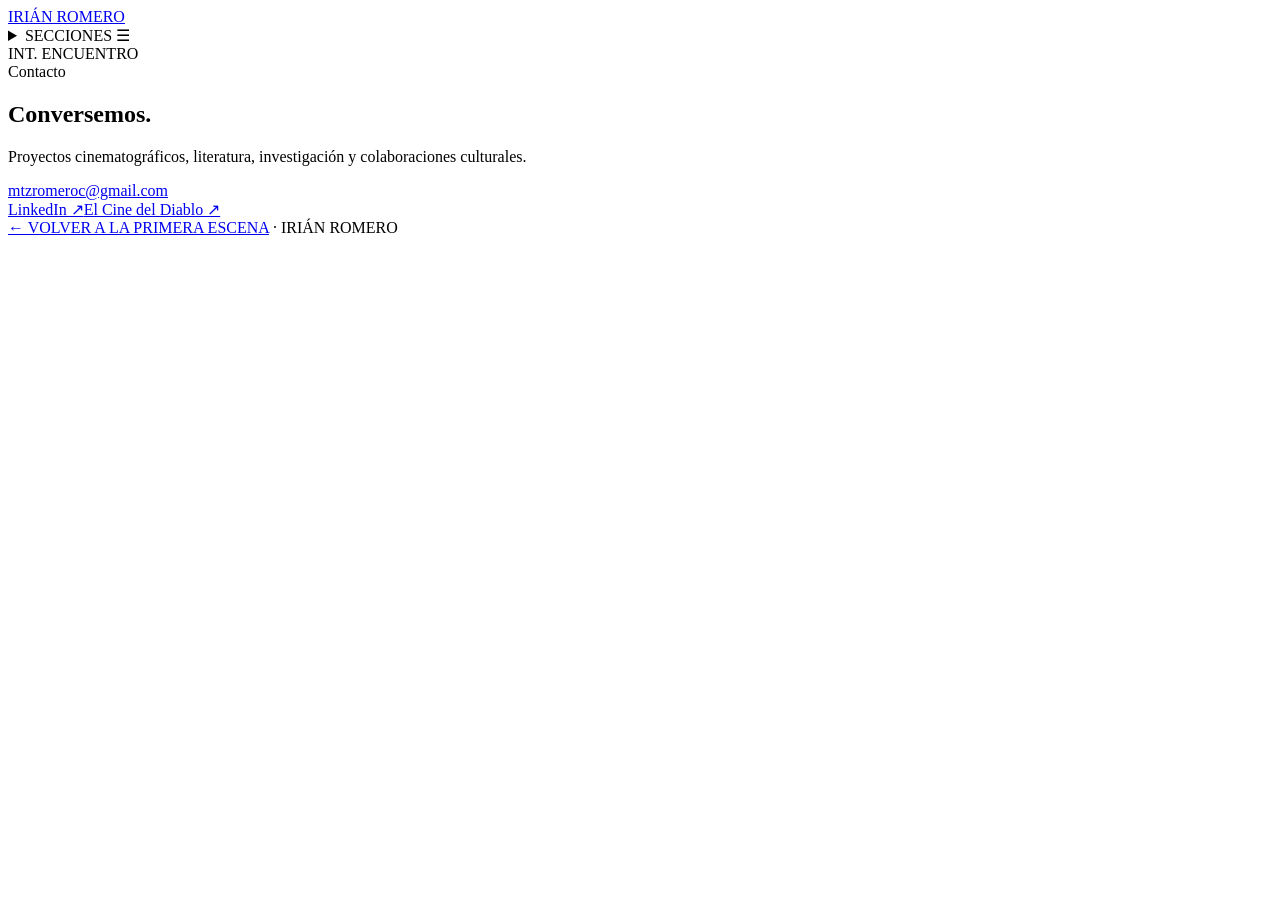
==== contacto.html @ 1a40e765 "Add files via upload" ====
<!doctype html><html lang="es"><head><meta charset="utf-8"><meta name="viewport" content="width=device-width,initial-scale=1"><meta name="theme-color" content="#030705"><meta name="description" content="Portafolio artístico y audiovisual de Irián Romero: cine, literatura, proyectos y trayectoria."><title>Contacto | Irián Romero</title><link rel="stylesheet" href="site.css"></head><body><nav class="site-nav" aria-label="Navegación principal"><a class="site-brand" href="index.html">IRIÁN ROMERO</a><details><summary>SECCIONES <span aria-hidden="true">☰</span></summary><div class="site-menu"><a href="index.html">INICIO</a><a href="biografia.html">BIOGRAFÍA</a><a href="filmografia.html">FILMOGRAFÍA</a><a href="fotografia.html">FOTOGRAFÍA Y EXPERIMENTACIÓN VISUAL</a><a href="escritura.html">ESCRITURA</a><a href="poetica.html">POÉTICA</a><a href="trayectoria.html">TRAYECTORIA</a><a href="youtube.html">YOUTUBE</a><a href="productora.html">PRODUCTORA</a><a href="contacto.html">CONTACTO</a></div></details></nav><main class="page-shell"><div class="scene">INT. ENCUENTRO</div>
<section class="section contact" id="contacto"><div class="wrap"><div class="section-label">Contacto</div><h2>Conversemos.</h2><p>Proyectos cinematográficos, literatura, investigación y colaboraciones culturales.</p><a class="email" href="mailto:mtzromeroc@gmail.com">mtzromeroc@gmail.com</a><div class="social"><a href="https://www.linkedin.com/in/christian-i-romero-82272a2a6" rel="noopener noreferrer" target="_blank">LinkedIn ↗</a><a href="https://www.youtube.com/@ElCinedelDiablo" rel="noopener noreferrer" target="_blank">El Cine del Diablo ↗</a></div></div></section></main><footer class="footer"><a href="index.html">← VOLVER A LA PRIMERA ESCENA</a> · IRIÁN ROMERO</footer></body></html>
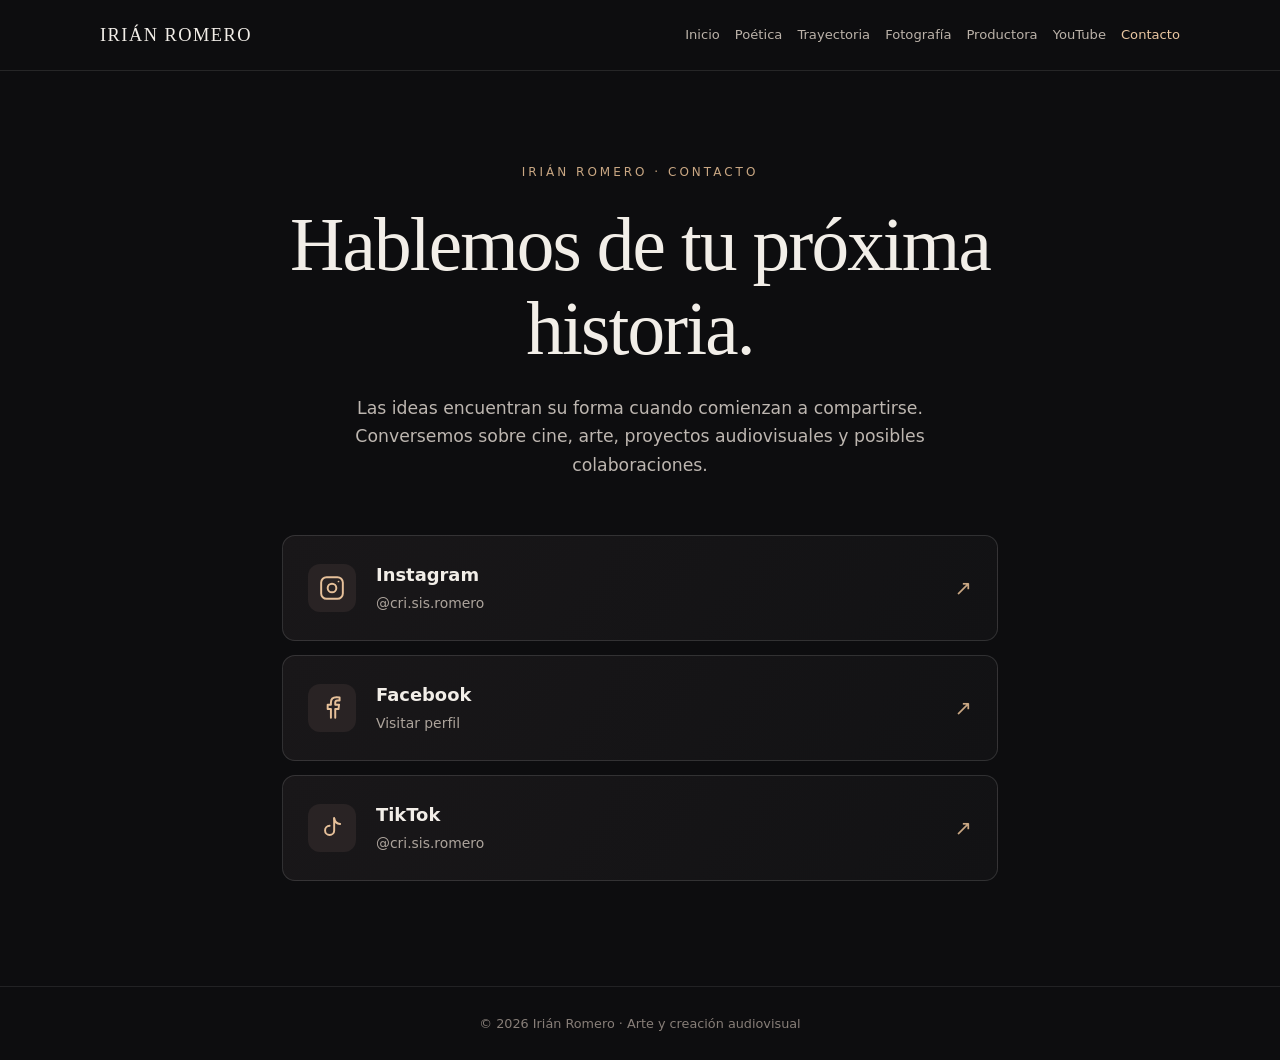
==== commit 6db7bd1c: "Add files via upload" ====
--- a/contacto.html
+++ b/contacto.html
@@ -1,2 +1,11 @@
-<!doctype html><html lang="es"><head><meta charset="utf-8"><meta name="viewport" content="width=device-width,initial-scale=1"><meta name="theme-color" content="#030705"><meta name="description" content="Portafolio artístico y audiovisual de Irián Romero: cine, literatura, proyectos y trayectoria."><title>Contacto | Irián Romero</title><link rel="stylesheet" href="site.css"></head><body><nav class="site-nav" aria-label="Navegación principal"><a class="site-brand" href="index.html">IRIÁN ROMERO</a><details><summary>SECCIONES <span aria-hidden="true">☰</span></summary><div class="site-menu"><a href="index.html">INICIO</a><a href="biografia.html">BIOGRAFÍA</a><a href="filmografia.html">FILMOGRAFÍA</a><a href="fotografia.html">FOTOGRAFÍA Y EXPERIMENTACIÓN VISUAL</a><a href="escritura.html">ESCRITURA</a><a href="poetica.html">POÉTICA</a><a href="trayectoria.html">TRAYECTORIA</a><a href="youtube.html">YOUTUBE</a><a href="productora.html">PRODUCTORA</a><a href="contacto.html">CONTACTO</a></div></details></nav><main class="page-shell"><div class="scene">INT. ENCUENTRO</div>
-<section class="section contact" id="contacto"><div class="wrap"><div class="section-label">Contacto</div><h2>Conversemos.</h2><p>Proyectos cinematográficos, literatura, investigación y colaboraciones culturales.</p><a class="email" href="mailto:mtzromeroc@gmail.com">mtzromeroc@gmail.com</a><div class="social"><a href="https://www.linkedin.com/in/christian-i-romero-82272a2a6" rel="noopener noreferrer" target="_blank">LinkedIn ↗</a><a href="https://www.youtube.com/@ElCinedelDiablo" rel="noopener noreferrer" target="_blank">El Cine del Diablo ↗</a></div></div></section></main><footer class="footer"><a href="index.html">← VOLVER A LA PRIMERA ESCENA</a> · IRIÁN ROMERO</footer></body></html>+<!doctype html>
+<html lang="es"><head><meta charset="utf-8"><meta name="viewport" content="width=device-width,initial-scale=1"><meta name="theme-color" content="#0d0d0f"><title>Contacto | Irián Romero</title><style>
+:root{color-scheme:dark}*{box-sizing:border-box}body{margin:0;background:#0d0d0f;color:#f2eee8;font-family:system-ui,-apple-system,'Segoe UI',sans-serif;line-height:1.65}a{color:inherit}header{border-bottom:1px solid #ffffff1a;padding:20px max(20px,calc((100vw - 1080px)/2));display:flex;align-items:center;justify-content:space-between;gap:20px;flex-wrap:wrap}.brand{font-family:Georgia,serif;font-size:1.15rem;text-decoration:none;letter-spacing:.08em}nav{display:flex;gap:15px;flex-wrap:wrap;font-size:.82rem}nav a{text-decoration:none;color:#bbb2a9}nav a:hover,nav a[aria-current]{color:#e9c6a1}main{max-width:760px;margin:auto;padding:92px 22px 105px;text-align:center}.eyebrow{color:#c9a783;font-size:.75rem;letter-spacing:.25em;text-transform:uppercase}h1{font-family:Georgia,'Times New Roman',serif;font-size:clamp(2.5rem,7vw,4.7rem);line-height:1.12;font-weight:400;letter-spacing:-.025em;margin:20px 0 22px}.lead{color:#bdb6b0;font-size:1.08rem;max-width:570px;margin:0 auto 56px}.socials{display:grid;gap:14px;text-align:left}.social{display:flex;align-items:center;gap:20px;padding:24px 25px;border:1px solid #ffffff20;border-radius:13px;text-decoration:none;background:linear-gradient(120deg,#191719,#121214);transition:border-color .2s,transform .2s}.social:hover,.social:focus-visible{border-color:#c9a783;transform:translateY(-2px)}.symbol{width:48px;height:48px;flex:none;border-radius:12px;background:#292324;display:grid;place-items:center;color:#e7c19a}.symbol svg{width:26px;height:26px;fill:none;stroke:currentColor;stroke-width:1.8;stroke-linecap:round;stroke-linejoin:round}.social strong{display:block;font-size:1.12rem;font-weight:550}.social small{color:#ada49c;font-size:.87rem}.arrow{margin-left:auto;color:#c9a783;font-size:1.3rem}footer{text-align:center;color:#877e78;border-top:1px solid #ffffff16;padding:26px;font-size:.8rem}@media(max-width:540px){main{padding:65px 20px 80px}.social{padding:19px 16px;gap:14px}.symbol{width:42px;height:42px}.social small{font-size:.78rem}}
+</style></head><body>
+<header><a class="brand" href="index.html">IRIÁN ROMERO</a><nav aria-label="Navegación principal"><a href="index.html">Inicio</a><a href="poetica.html">Poética</a><a href="trayectoria.html">Trayectoria</a><a href="fotografia.html">Fotografía</a><a href="productora.html">Productora</a><a href="youtube.html">YouTube</a><a href="contacto.html" aria-current="page">Contacto</a></nav></header>
+<main><div class="eyebrow">Irián Romero · Contacto</div><h1>Hablemos de tu próxima historia.</h1><p class="lead">Las ideas encuentran su forma cuando comienzan a compartirse. Conversemos sobre cine, arte, proyectos audiovisuales y posibles colaboraciones.</p>
+<section class="socials" aria-label="Redes sociales">
+<a class="social" href="https://www.instagram.com/cri.sis.romero/" target="_blank" rel="noopener noreferrer"><span class="symbol"><svg viewBox="0 0 24 24" aria-hidden="true"><rect x="2" y="2" width="20" height="20" rx="5"/><circle cx="12" cy="12" r="4"/><circle cx="18" cy="6" r=".8" fill="currentColor" stroke="none"/></svg></span><span><strong>Instagram</strong><small>@cri.sis.romero</small></span><span class="arrow" aria-hidden="true">↗</span></a>
+<a class="social" href="https://www.facebook.com/share/1d71TzMy7z/" target="_blank" rel="noopener noreferrer"><span class="symbol"><svg viewBox="0 0 24 24" aria-hidden="true"><path d="M15 21v-8h3l.5-4H15V7c0-1.2.4-2 2-2h2V2.2A20 20 0 0 0 16.1 2C13 2 11 3.9 11 7v2H8v4h3v8"/></svg></span><span><strong>Facebook</strong><small>Visitar perfil</small></span><span class="arrow" aria-hidden="true">↗</span></a>
+<a class="social" href="https://www.tiktok.com/@cri.sis.romero" target="_blank" rel="noopener noreferrer"><span class="symbol"><svg viewBox="0 0 24 24" aria-hidden="true"><path d="M14 3v11.2a4.2 4.2 0 1 1-4.2-4.2"/><path d="M14 3c.5 3.1 2.4 5 5.5 5.3"/></svg></span><span><strong>TikTok</strong><small>@cri.sis.romero</small></span><span class="arrow" aria-hidden="true">↗</span></a>
+</section></main><footer>© 2026 Irián Romero · Arte y creación audiovisual</footer></body></html>
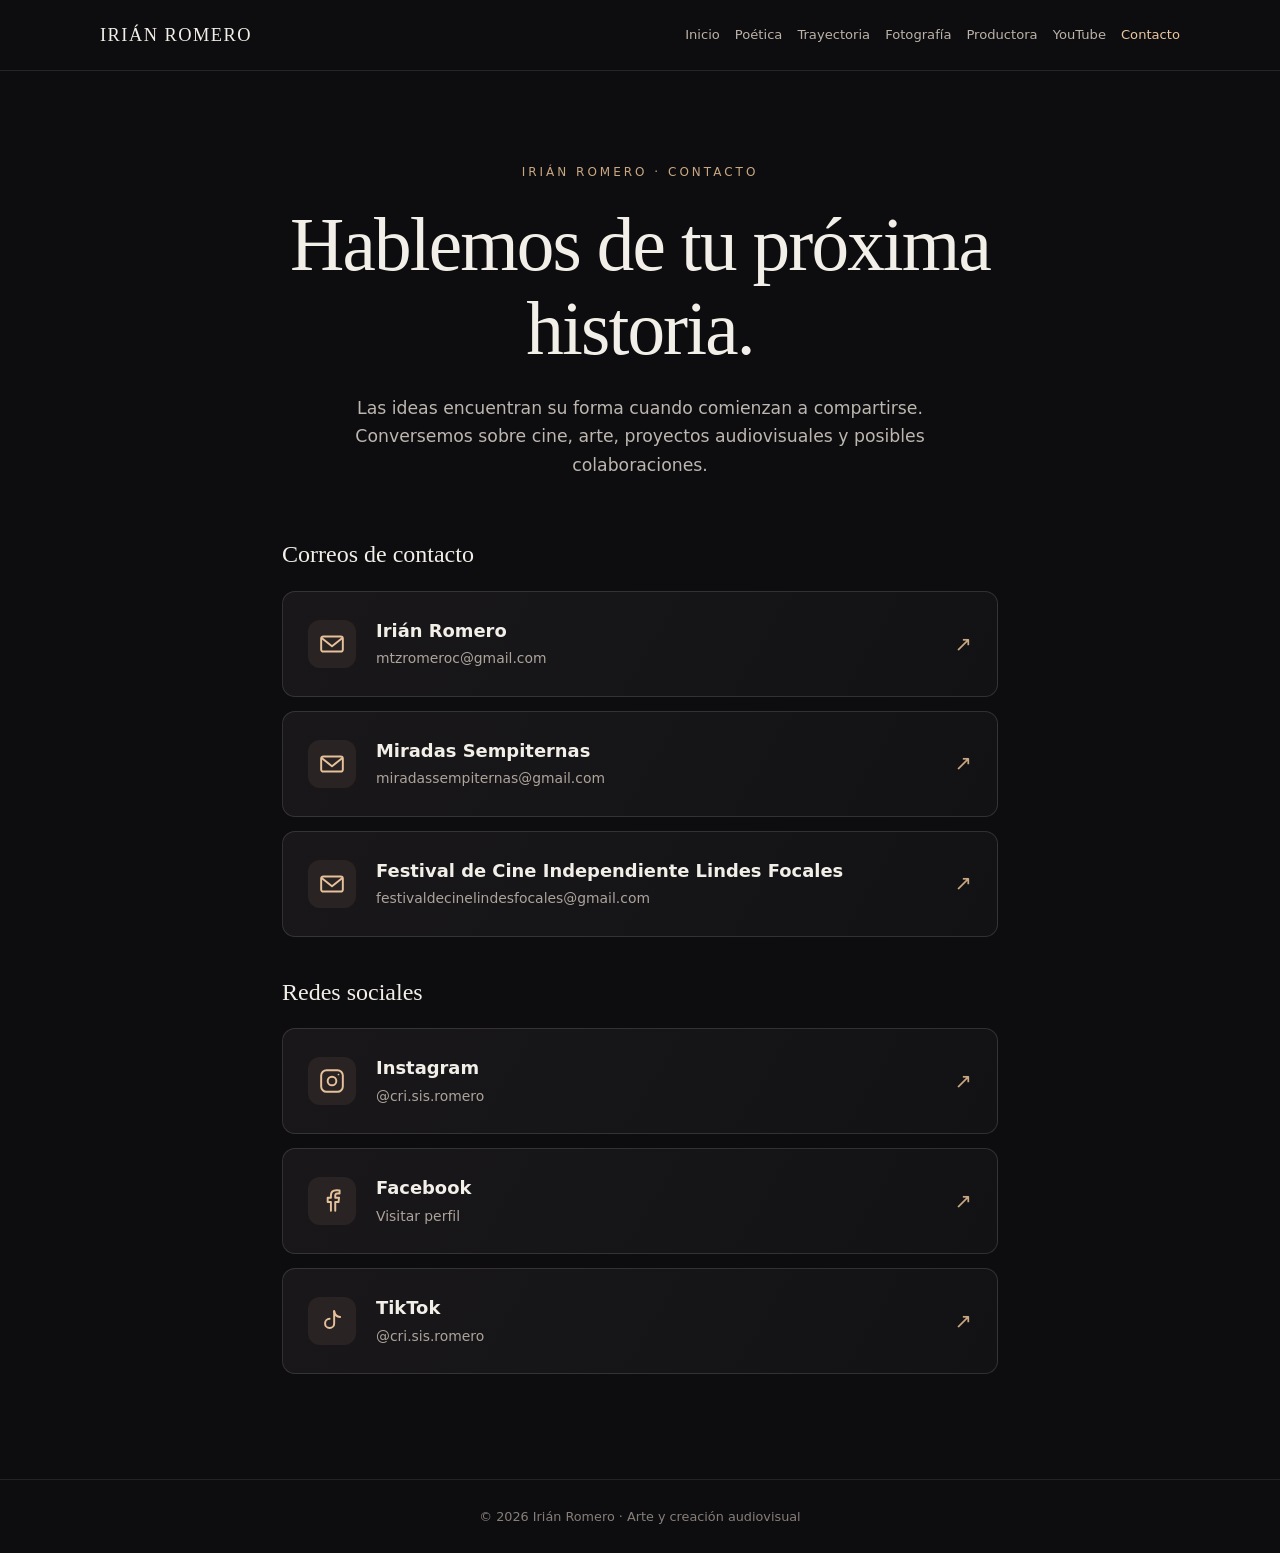
==== commit 77d012a0: "Add files via upload" ====
--- a/contacto.html
+++ b/contacto.html
@@ -1,9 +1,16 @@
 <!doctype html>
 <html lang="es"><head><meta charset="utf-8"><meta name="viewport" content="width=device-width,initial-scale=1"><meta name="theme-color" content="#0d0d0f"><title>Contacto | Irián Romero</title><style>
-:root{color-scheme:dark}*{box-sizing:border-box}body{margin:0;background:#0d0d0f;color:#f2eee8;font-family:system-ui,-apple-system,'Segoe UI',sans-serif;line-height:1.65}a{color:inherit}header{border-bottom:1px solid #ffffff1a;padding:20px max(20px,calc((100vw - 1080px)/2));display:flex;align-items:center;justify-content:space-between;gap:20px;flex-wrap:wrap}.brand{font-family:Georgia,serif;font-size:1.15rem;text-decoration:none;letter-spacing:.08em}nav{display:flex;gap:15px;flex-wrap:wrap;font-size:.82rem}nav a{text-decoration:none;color:#bbb2a9}nav a:hover,nav a[aria-current]{color:#e9c6a1}main{max-width:760px;margin:auto;padding:92px 22px 105px;text-align:center}.eyebrow{color:#c9a783;font-size:.75rem;letter-spacing:.25em;text-transform:uppercase}h1{font-family:Georgia,'Times New Roman',serif;font-size:clamp(2.5rem,7vw,4.7rem);line-height:1.12;font-weight:400;letter-spacing:-.025em;margin:20px 0 22px}.lead{color:#bdb6b0;font-size:1.08rem;max-width:570px;margin:0 auto 56px}.socials{display:grid;gap:14px;text-align:left}.social{display:flex;align-items:center;gap:20px;padding:24px 25px;border:1px solid #ffffff20;border-radius:13px;text-decoration:none;background:linear-gradient(120deg,#191719,#121214);transition:border-color .2s,transform .2s}.social:hover,.social:focus-visible{border-color:#c9a783;transform:translateY(-2px)}.symbol{width:48px;height:48px;flex:none;border-radius:12px;background:#292324;display:grid;place-items:center;color:#e7c19a}.symbol svg{width:26px;height:26px;fill:none;stroke:currentColor;stroke-width:1.8;stroke-linecap:round;stroke-linejoin:round}.social strong{display:block;font-size:1.12rem;font-weight:550}.social small{color:#ada49c;font-size:.87rem}.arrow{margin-left:auto;color:#c9a783;font-size:1.3rem}footer{text-align:center;color:#877e78;border-top:1px solid #ffffff16;padding:26px;font-size:.8rem}@media(max-width:540px){main{padding:65px 20px 80px}.social{padding:19px 16px;gap:14px}.symbol{width:42px;height:42px}.social small{font-size:.78rem}}
+:root{color-scheme:dark}*{box-sizing:border-box}body{margin:0;background:#0d0d0f;color:#f2eee8;font-family:system-ui,-apple-system,'Segoe UI',sans-serif;line-height:1.65}a{color:inherit}header{border-bottom:1px solid #ffffff1a;padding:20px max(20px,calc((100vw - 1080px)/2));display:flex;align-items:center;justify-content:space-between;gap:20px;flex-wrap:wrap}.brand{font-family:Georgia,serif;font-size:1.15rem;text-decoration:none;letter-spacing:.08em}nav{display:flex;gap:15px;flex-wrap:wrap;font-size:.82rem}nav a{text-decoration:none;color:#bbb2a9}nav a:hover,nav a[aria-current]{color:#e9c6a1}main{max-width:760px;margin:auto;padding:92px 22px 105px;text-align:center}.eyebrow{color:#c9a783;font-size:.75rem;letter-spacing:.25em;text-transform:uppercase}h1{font-family:Georgia,'Times New Roman',serif;font-size:clamp(2.5rem,7vw,4.7rem);line-height:1.12;font-weight:400;letter-spacing:-.025em;margin:20px 0 22px}.lead{color:#bdb6b0;font-size:1.08rem;max-width:570px;margin:0 auto 56px}.section-heading{font-family:Georgia,serif;font-size:1.5rem;font-weight:400;text-align:left;margin:36px 0 16px}.socials{display:grid;gap:14px;text-align:left}.social{display:flex;align-items:center;gap:20px;padding:24px 25px;border:1px solid #ffffff20;border-radius:13px;text-decoration:none;background:linear-gradient(120deg,#191719,#121214);transition:border-color .2s,transform .2s}.social:hover,.social:focus-visible{border-color:#c9a783;transform:translateY(-2px)}.symbol{width:48px;height:48px;flex:none;border-radius:12px;background:#292324;display:grid;place-items:center;color:#e7c19a}.symbol svg{width:26px;height:26px;fill:none;stroke:currentColor;stroke-width:1.8;stroke-linecap:round;stroke-linejoin:round}.social strong{display:block;font-size:1.12rem;font-weight:550}.social small{color:#ada49c;font-size:.87rem}.arrow{margin-left:auto;color:#c9a783;font-size:1.3rem}footer{text-align:center;color:#877e78;border-top:1px solid #ffffff16;padding:26px;font-size:.8rem}@media(max-width:540px){main{padding:65px 20px 80px}.social{padding:19px 16px;gap:14px}.symbol{width:42px;height:42px}.social small{font-size:.78rem;overflow-wrap:anywhere}.social strong{overflow-wrap:anywhere}}
 </style></head><body>
 <header><a class="brand" href="index.html">IRIÁN ROMERO</a><nav aria-label="Navegación principal"><a href="index.html">Inicio</a><a href="poetica.html">Poética</a><a href="trayectoria.html">Trayectoria</a><a href="fotografia.html">Fotografía</a><a href="productora.html">Productora</a><a href="youtube.html">YouTube</a><a href="contacto.html" aria-current="page">Contacto</a></nav></header>
 <main><div class="eyebrow">Irián Romero · Contacto</div><h1>Hablemos de tu próxima historia.</h1><p class="lead">Las ideas encuentran su forma cuando comienzan a compartirse. Conversemos sobre cine, arte, proyectos audiovisuales y posibles colaboraciones.</p>
+<h2 class="section-heading">Correos de contacto</h2>
+<section class="socials" aria-label="Correos electrónicos">
+<a class="social" href="mailto:mtzromeroc@gmail.com"><span class="symbol"><svg viewBox="0 0 24 24" aria-hidden="true"><rect x="2" y="5" width="20" height="14" rx="2"/><path d="m3 7 9 7 9-7"/></svg></span><span><strong>Irián Romero</strong><small>mtzromeroc@gmail.com</small></span><span class="arrow" aria-hidden="true">↗</span></a>
+<a class="social" href="mailto:miradassempiternas@gmail.com"><span class="symbol"><svg viewBox="0 0 24 24" aria-hidden="true"><rect x="2" y="5" width="20" height="14" rx="2"/><path d="m3 7 9 7 9-7"/></svg></span><span><strong>Miradas Sempiternas</strong><small>miradassempiternas@gmail.com</small></span><span class="arrow" aria-hidden="true">↗</span></a>
+<a class="social" href="mailto:festivaldecinelindesfocales@gmail.com"><span class="symbol"><svg viewBox="0 0 24 24" aria-hidden="true"><rect x="2" y="5" width="20" height="14" rx="2"/><path d="m3 7 9 7 9-7"/></svg></span><span><strong>Festival de Cine Independiente Lindes Focales</strong><small>festivaldecinelindesfocales@gmail.com</small></span><span class="arrow" aria-hidden="true">↗</span></a>
+</section>
+<h2 class="section-heading">Redes sociales</h2>
 <section class="socials" aria-label="Redes sociales">
 <a class="social" href="https://www.instagram.com/cri.sis.romero/" target="_blank" rel="noopener noreferrer"><span class="symbol"><svg viewBox="0 0 24 24" aria-hidden="true"><rect x="2" y="2" width="20" height="20" rx="5"/><circle cx="12" cy="12" r="4"/><circle cx="18" cy="6" r=".8" fill="currentColor" stroke="none"/></svg></span><span><strong>Instagram</strong><small>@cri.sis.romero</small></span><span class="arrow" aria-hidden="true">↗</span></a>
 <a class="social" href="https://www.facebook.com/share/1d71TzMy7z/" target="_blank" rel="noopener noreferrer"><span class="symbol"><svg viewBox="0 0 24 24" aria-hidden="true"><path d="M15 21v-8h3l.5-4H15V7c0-1.2.4-2 2-2h2V2.2A20 20 0 0 0 16.1 2C13 2 11 3.9 11 7v2H8v4h3v8"/></svg></span><span><strong>Facebook</strong><small>Visitar perfil</small></span><span class="arrow" aria-hidden="true">↗</span></a>
